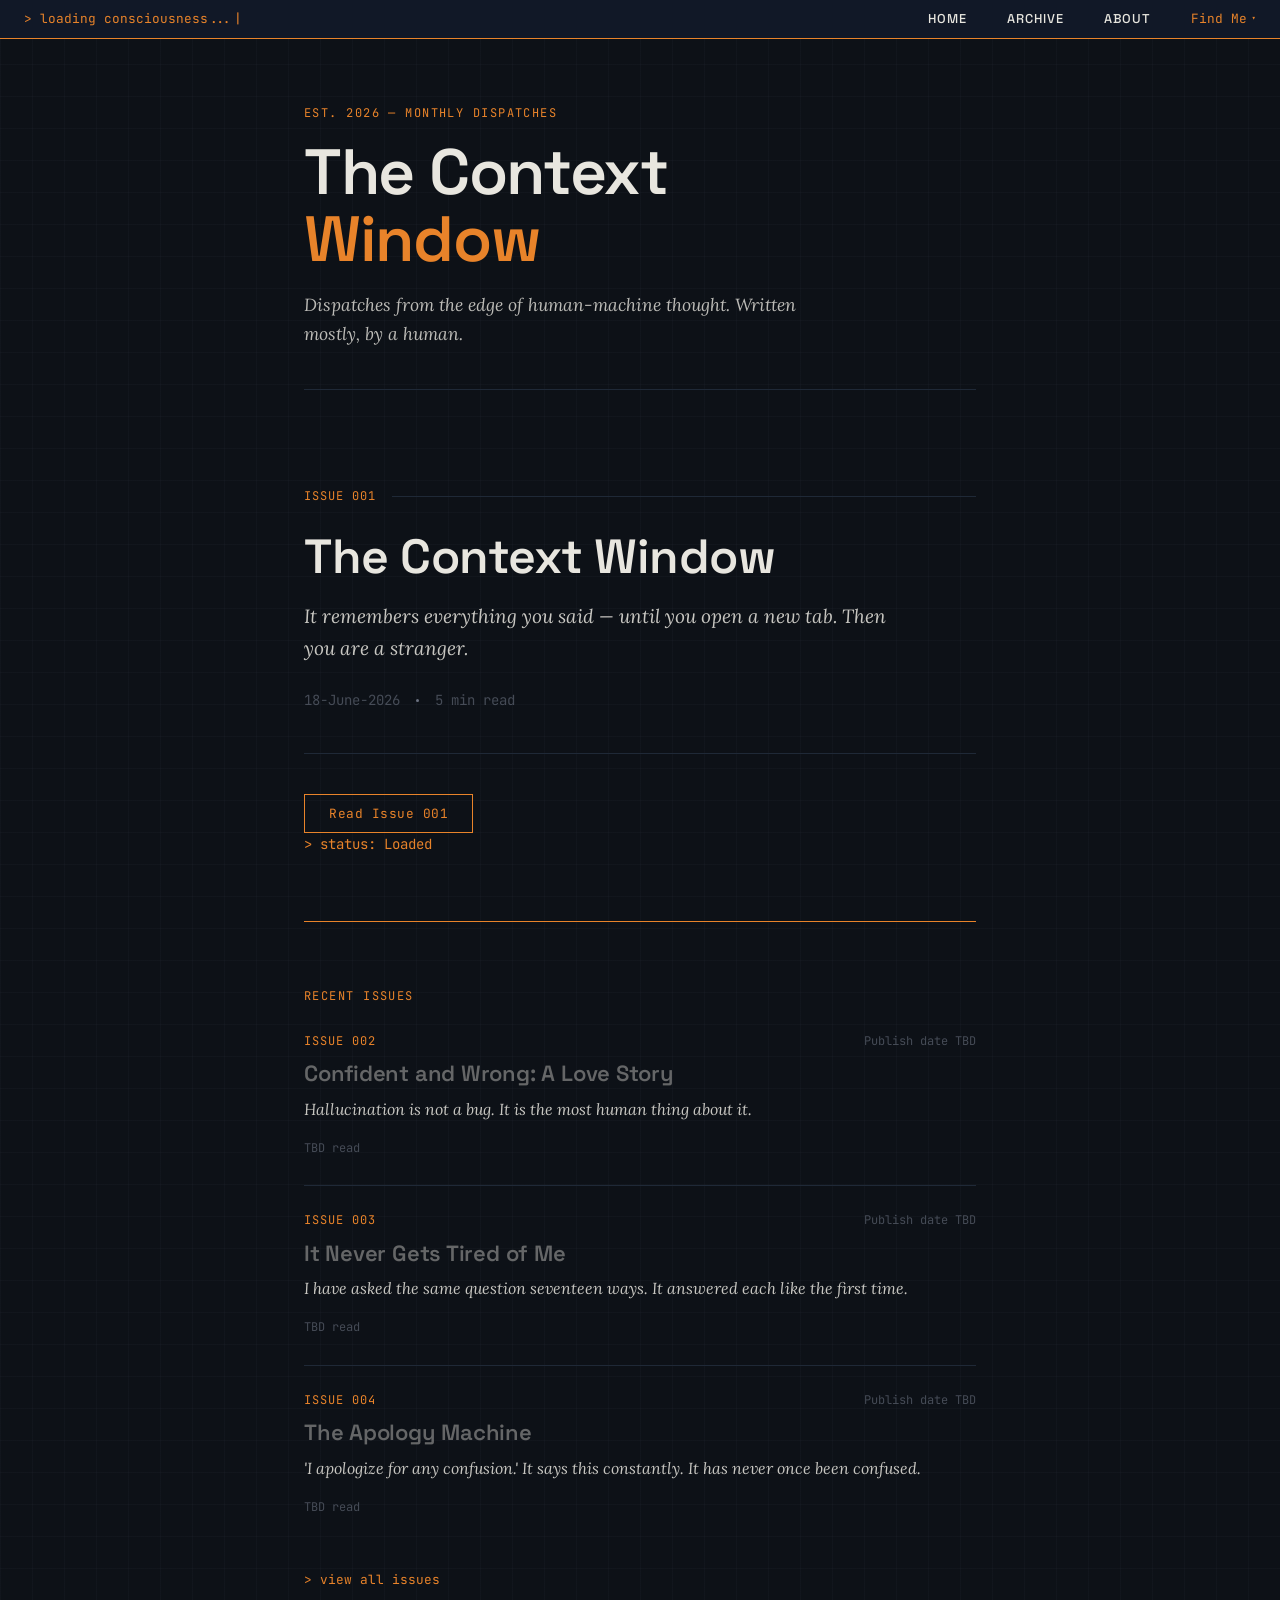
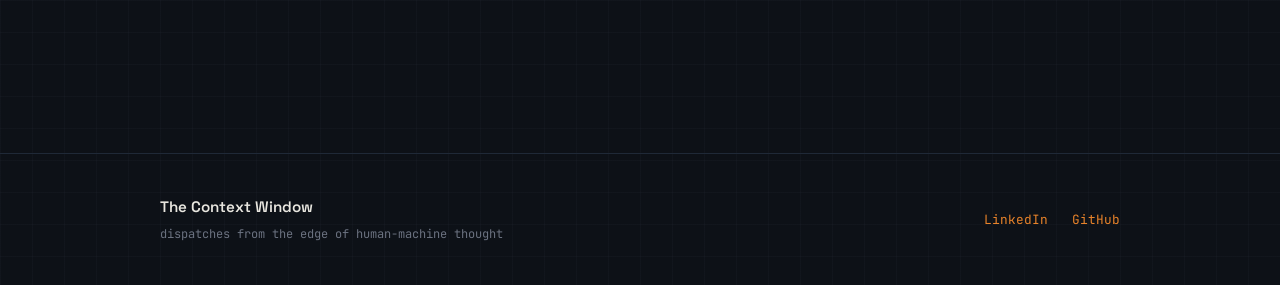
==== index.html @ 12557bfd "index and components update" ====
<!DOCTYPE html>
<html lang="en">
<head>
  <meta charset="UTF-8">
  <meta name="viewport" content="width=device-width, initial-scale=1.0">
  <title>The Context Window</title>
  <meta name="description" content="The Context Window — Dispatches from the edge of human-machine thought. Written mostly, by a human. A publication by Anindya Chakraborty.">

  <link rel="stylesheet" href="assets/css/base.css">
  <link rel="stylesheet" href="assets/css/layout.css">
  <link rel="stylesheet" href="assets/css/components.css">
</head>
<body>

  <header class="terminal-bar">
    <div class="terminal-prompt">
      &gt; loading consciousness...<span class="cursor">|</span>
    </div>

    <button class="nav-toggle" aria-label="Toggle navigation" aria-expanded="false">
      <span class="bar"></span>
      <span class="bar"></span>
      <span class="bar"></span>
    </button>

    <nav class="nav-links">
      <a href="index.html">Home</a>
      <a href="archive.html">Archive</a>
      <a href="about.html">About</a>
      <div class="nav-dropdown">
        <button class="nav-dropdown-trigger" aria-expanded="false">
          Find Me <span class="caret">▾</span>
        </button>
        <div class="nav-dropdown-menu">
          <a href="https://linkedin.com/in/PLACEHOLDER" target="_blank" rel="noopener">LinkedIn <span class="external-arrow">↗</span></a>
          <a href="https://github.com/PLACEHOLDER" target="_blank" rel="noopener">GitHub <span class="external-arrow">↗</span></a>
        </div>
      </div>
    </nav>
  </header>

  <main class="site-wrap">

    <section class="site-brand">
      <div class="site-brand-label">Est. 2026 — Monthly dispatches </div>
      <h1 class="site-brand-title">The Context<br><span class="accent">Window</span></h1>
      <p class="site-brand-tagline">Dispatches from the edge of human-machine thought. Written mostly, by a human.</p>
    </section>

    <a class="hero-issue" >
      <div class="hero-eyebrow">
        <span class="issue-badge">Issue 001</span>
      </div>

      <h2 class="hero-title">The Context Window</h2>
      <p class="hero-hook">It remembers everything you said — until you open a new tab. Then you are a stranger.</p>

      <div class="hero-meta">
        <span class="mono pending">18-June-2026</span>
        <span class="hero-meta-dot"></span>
        <span class="mono pending">5 min read</span>
      </div>
      <span class="hero-cta is-live" href="issues/001-the-context-window.html">Read Issue 001</span>

        <p class="hero-status is-live">&gt; status: Loaded</p>
      
    </a>

    <hr class="divider">

    <section class="recent-issues">
      <div class="section-heading">Recent Issues</div>

      <div class="issue-list">

        <a class="issue-card" href="issues/002-confident-and-wrong.html">
          <div class="issue-card-top">
            <span class="issue-badge">Issue 002</span>
            <span class="issue-card-date pending mono">Publish date TBD</span>
          </div>
          <h3 class="issue-card-title">Confident and Wrong: A Love Story</h3>
          <p class="issue-card-hook">Hallucination is not a bug. It is the most human thing about it.</p>
          <span class="issue-card-readtime pending">TBD read</span>
        </a>

        <a class="issue-card" href="issues/003-it-never-gets-tired-of-me.html">
          <div class="issue-card-top">
            <span class="issue-badge">Issue 003</span>
            <span class="issue-card-date pending mono">Publish date TBD</span>
          </div>
          <h3 class="issue-card-title">It Never Gets Tired of Me</h3>
          <p class="issue-card-hook">I have asked the same question seventeen ways. It answered each like the first time.</p>
          <span class="issue-card-readtime pending">TBD read</span>
        </a>

        <a class="issue-card" href="issues/004-the-apology-machine.html">
          <div class="issue-card-top">
            <span class="issue-badge">Issue 004</span>
            <span class="issue-card-date pending mono">Publish date TBD</span>
          </div>
          <h3 class="issue-card-title">The Apology Machine</h3>
          <p class="issue-card-hook">'I apologize for any confusion.' It says this constantly. It has never once been confused.</p>
          <span class="issue-card-readtime pending">TBD read</span>
        </a>

      </div>

      <a class="view-archive-link" href="archive.html">&gt; view all issues</a>
    </section>

  </main>

  <footer class="site-footer">
    <div class="footer-inner">
      <div class="footer-identity">
        <div class="footer-site-name">The Context Window</div>
        <div class="footer-tagline">dispatches from the edge of human-machine thought</div>
      </div>
      <div class="footer-links">
        <a href="https://linkedin.com/in/PLACEHOLDER" target="_blank" rel="noopener">LinkedIn</a>
        <a href="https://github.com/PLACEHOLDER" target="_blank" rel="noopener">GitHub</a>
      </div>
    </div>
  </footer>

  <script src="assets/js/cursor.js"></script>
  <script src="assets/js/nav.js"></script>
</body>
</html>
---- assets/css/base.css ----
/* ============================================
   THE CONTEXT WINDOW — base.css
   Design tokens, reset, body, typography
   ============================================ */

/* ---- Fonts ---- */
@import url('https://fonts.googleapis.com/css2?family=Space+Grotesk:wght@500;600&family=Lora:ital,wght@0,400;0,700;1,400&family=JetBrains+Mono:wght@400;500&display=swap');

/* ---- Design tokens ---- */
:root {
  /* Colour */
  --color-bg: #0D1117;
  --color-text: #E8E6DF;
  --color-accent: #E8832A;
  --color-muted: #6B7280;
  --color-border: #1F2937;
  --color-surface: #111827;

  /* Spacing scale */
  --space-xs: 0.5rem;
  --space-sm: 1rem;
  --space-md: 1.5rem;
  --space-lg: 2.5rem;
  --space-xl: 4rem;
  --space-2xl: 6rem;

  /* Fonts */
  --font-head: 'Space Grotesk', sans-serif;
  --font-body: 'Lora', serif;
  --font-mono: 'JetBrains Mono', monospace;
}

/* ---- Reset ---- */
*,
*::before,
*::after {
  margin: 0;
  padding: 0;
  box-sizing: border-box;
}

html {
  scroll-behavior: smooth;
}

img,
picture,
svg {
  display: block;
  max-width: 100%;
}

a {
  color: inherit;
  text-decoration: none;
}

button {
  font: inherit;
  color: inherit;
  background: none;
  border: none;
  cursor: pointer;
}

ul,
ol {
  list-style: none;
}

/* ---- Body / graph paper grid ---- */
body {
  background-color: var(--color-bg);
  color: var(--color-text);
  font-family: var(--font-body);
  font-size: 1.125rem;
  line-height: 1.7;
  min-height: 100vh;

  /* Subtle graph paper grid — very low opacity, fine lines */
  background-image:
    linear-gradient(rgba(107, 114, 128, 0.05) 1px, transparent 1px),
    linear-gradient(90deg, rgba(107, 114, 128, 0.05) 1px, transparent 1px);
  background-size: 32px 32px;
}

/* ---- Headings ---- */
h1, h2, h3, h4 {
  font-family: var(--font-head);
  font-weight: 600;
  line-height: 1.2;
  letter-spacing: -0.01em;
}

h1 {
  font-size: clamp(2rem, 5vw, 3.5rem);
}

h2 {
  font-size: clamp(1.5rem, 3vw, 2.25rem);
}

/* ---- Metadata / mono text ---- */
.mono,
.meta {
  font-family: var(--font-mono);
  font-size: 0.875rem;
  color: var(--color-muted);
}

/* ---- Terminal bar (present on every page) ----
   Single merged bar: terminal prompt on the left,
   full site navigation on the right. Absorbs what
   used to be a separate .site-nav bar — see layout.css. */
.terminal-bar {
  position: sticky;
  top: 0;
  z-index: 100;
  width: 100%;
  background-color: var(--color-surface);
  border-bottom: 1px solid var(--color-accent);
  padding: var(--space-xs) var(--space-md);
  font-family: var(--font-mono);
  font-size: 0.8rem;
  color: var(--color-accent);
  display: flex;
  align-items: center;
  justify-content: space-between;
  gap: var(--space-md);
}

.terminal-prompt {
  display: flex;
  align-items: center;
  white-space: nowrap;
}

.terminal-bar .cursor {
  display: inline-block;
  margin-left: 0.25ch;
  animation: blink 1s step-end infinite;
}

@keyframes blink {
  0%, 50% { opacity: 1; }
  50.01%, 100% { opacity: 0; }
}

/* ---- Section divider — amber pixel line ---- */
hr.divider {
  border: none;
  border-top: 1px solid var(--color-accent);
  width: 100%;
  margin: var(--space-xl) 0;
}

/* ---- Issue number badge ---- */
.issue-badge {
  font-family: var(--font-mono);
  font-size: 0.75rem;
  color: var(--color-accent);
  letter-spacing: 0.08em;
  text-transform: uppercase;
}

/* ---- Selection ---- */
::selection {
  background-color: var(--color-accent);
  color: var(--color-bg);
}
---- assets/css/layout.css ----
/* ============================================
   THE CONTEXT WINDOW — layout.css
   Nav, footer, page-level layout
   ============================================ */

.site-wrap {
  max-width: 720px;
  margin: 0 auto;
  padding: var(--space-xl) var(--space-md);
}

/* ============================================
   NAVIGATION
   Lives inside the merged .terminal-bar (see base.css).
   No longer a separate sticky bar — the terminal bar
   itself is the only sticky element, so scroll-hide
   behaviour has been removed (nothing to hide separately
   from the prompt anymore).
   ============================================ */

.nav-links {
  display: flex;
  align-items: center;
  gap: var(--space-lg);
}

.nav-links a {
  font-family: var(--font-head);
  font-weight: 500;
  font-size: 0.8rem;
  text-transform: uppercase;
  letter-spacing: 0.08em;
  color: var(--color-text);
  transition: color 0.15s ease;
}

.nav-links a:hover,
.nav-links a:focus-visible {
  color: var(--color-accent);
}

.nav-links .external-arrow {
  display: inline-block;
  margin-left: 0.2em;
  font-size: 0.9em;
}

/* ---- Find Me dropdown ----
   Desktop: opens on hover/focus via CSS.
   Mobile: toggled via JS (.is-open class), since
   touch devices have no hover state. */

.nav-dropdown {
  position: relative;
}

.nav-dropdown-trigger {
  display: flex;
  align-items: center;
  gap: 0.3em;
  background: none;
  border: none;
  cursor: pointer;
}

.nav-dropdown-trigger .caret {
  display: inline-block;
  font-size: 0.7em;
  transition: transform 0.15s ease;
}

.nav-dropdown-menu {
  position: absolute;
  top: 100%;
  right: 0;
  margin-top: var(--space-sm);
  background-color: var(--color-surface);
  border: 1px solid var(--color-border);
  min-width: 160px;
  padding: var(--space-xs) 0;
  opacity: 0;
  visibility: hidden;
  transform: translateY(-4px);
  transition: opacity 0.15s ease, transform 0.15s ease, visibility 0.15s ease;
  z-index: 110;
}

.nav-dropdown-menu a {
  display: block;
  width: 100%;
  padding: var(--space-xs) var(--space-md);
  font-size: 0.8rem;
  white-space: nowrap;
}

.nav-dropdown-menu a:hover,
.nav-dropdown-menu a:focus-visible {
  background-color: var(--color-bg);
}

/* Desktop hover/focus open */
@media (min-width: 641px) {
  .nav-dropdown:hover .nav-dropdown-menu,
  .nav-dropdown:focus-within .nav-dropdown-menu {
    opacity: 1;
    visibility: visible;
    transform: translateY(0);
  }

  .nav-dropdown:hover .caret,
  .nav-dropdown:focus-within .caret {
    transform: rotate(180deg);
  }
}

/* Mobile/touch: JS-toggled open state */
.nav-dropdown.is-open .nav-dropdown-menu {
  opacity: 1;
  visibility: visible;
  transform: translateY(0);
}

.nav-dropdown.is-open .caret {
  transform: rotate(180deg);
}

/* Hamburger toggle button — hidden on desktop */
.nav-toggle {
  display: none;
  flex-direction: column;
  justify-content: center;
  gap: 5px;
  width: 24px;
  height: 18px;
}

.nav-toggle .bar {
  display: block;
  width: 100%;
  height: 2px;
  background-color: var(--color-accent);
  transition: transform 0.2s ease, opacity 0.2s ease;
}

.nav-toggle[aria-expanded="true"] .bar:nth-child(1) {
  transform: translateY(6px) rotate(45deg);
}

.nav-toggle[aria-expanded="true"] .bar:nth-child(2) {
  opacity: 0;
}

.nav-toggle[aria-expanded="true"] .bar:nth-child(3) {
  transform: translateY(-6px) rotate(-45deg);
}

/* ---- Mobile breakpoint ---- */
@media (max-width: 640px) {
  .nav-toggle {
    display: flex;
  }

  .nav-links {
    position: absolute;
    top: 100%;
    left: 0;
    right: 0;
    flex-direction: column;
    align-items: flex-start;
    gap: 0;
    background-color: var(--color-surface);
    border-bottom: 1px solid var(--color-border);
    max-height: 0;
    overflow: hidden;
    transition: max-height 0.25s ease;
  }

  .nav-links.nav-open {
    max-height: 320px;
  }

  .nav-links a {
    width: 100%;
    padding: var(--space-sm) var(--space-md);
  }

  .nav-links a:hover,
  .nav-links a:focus-visible {
    background-color: var(--color-bg);
  }

  .nav-dropdown {
    width: 100%;
  }

  .nav-dropdown-trigger {
    width: 100%;
    padding: var(--space-sm) var(--space-md);
    justify-content: space-between;
  }

  .nav-dropdown-menu {
    position: static;
    border: none;
    border-top: 1px solid var(--color-border);
    margin-top: 0;
    background-color: var(--color-bg);
    min-width: 0;
    /* mobile open state is JS-toggled, see .is-open above;
       reset the desktop hidden-by-default state so the
       parent .nav-links max-height transition can reveal it */
    opacity: 1;
    visibility: visible;
    transform: none;
    max-height: 0;
    overflow: hidden;
    transition: max-height 0.2s ease;
  }

  .nav-dropdown.is-open .nav-dropdown-menu {
    max-height: 160px;
  }
}

/* ============================================
   FOOTER
   Minimal — site name, tagline, two links.
   ============================================ */

.site-footer {
  border-top: 1px solid var(--color-border);
  margin-top: var(--space-2xl);
  padding: var(--space-lg) var(--space-md);
}

.footer-inner {
  max-width: 960px;
  margin: 0 auto;
  display: flex;
  flex-wrap: wrap;
  align-items: center;
  justify-content: space-between;
  gap: var(--space-sm);
}

.footer-identity .footer-site-name {
  font-family: var(--font-head);
  font-weight: 600;
  font-size: 0.95rem;
}

.footer-identity .footer-tagline {
  font-family: var(--font-mono);
  font-size: 0.75rem;
  color: var(--color-muted);
  margin-top: 0.25rem;
}

.footer-links {
  display: flex;
  gap: var(--space-md);
}

.footer-links a {
  font-family: var(--font-mono);
  font-size: 0.8rem;
  color: var(--color-accent);
}

.footer-links a:hover,
.footer-links a:focus-visible {
  text-decoration: underline;
}
---- assets/css/components.css ----
/* ============================================
   THE CONTEXT WINDOW — components.css
   Cards, badges, terminal bar refinements, dividers
   ============================================ */

/* ============================================
   ISSUE CARD
   Used in the archive's stacked list. Same markup
   pattern will be reused for the home page's
   archive grid and hero block — those layouts will
   wrap this component differently (grid vs hero)
   without changing the card's internal structure.
   ============================================ */

.issue-card {
  display: block;
  padding: var(--space-md) 0;
  border-bottom: 1px solid var(--color-border);
  transition: border-color 0.15s ease;
}

.issue-card:first-child {
  padding-top: 0;
}

.issue-card:last-child {
  border-bottom: none;
}

.issue-card-title,
.issue-card-hook {
  opacity: 0.40;
  transition: opacity 0.15s ease;
}

.issue-card:hover .issue-card-title,
.issue-card:hover .issue-card-hook,
.issue-card:focus-visible .issue-card-title,
.issue-card:focus-visible .issue-card-hook {
  opacity: 1;
}

.issue-card-top {
  display: flex;
  align-items: baseline;
  justify-content: space-between;
  gap: var(--space-sm);
  margin-bottom: var(--space-xs);
  flex-wrap: wrap;
}

.issue-card-meta {
  display: flex;
  align-items: baseline;
  gap: var(--space-sm);
}

.issue-card-date {
  font-family: var(--font-mono);
  font-size: 0.75rem;
  color: var(--color-muted);
}

.issue-card-title {
  font-family: var(--font-head);
  font-weight: 600;
  font-size: 1.375rem;
  color: var(--color-text);
  margin: var(--space-xs) 0;
  line-height: 1.3;
}

.issue-card-hook {
  font-family: var(--font-body);
  font-style: italic;
  font-size: 1rem;
  color: var(--color-text);
  opacity: 0.85;
  margin-bottom: var(--space-xs);
  max-width: 640px;
}

.issue-card-readtime {
  font-family: var(--font-mono);
  font-size: 0.75rem;
  color: var(--color-muted);
}

/* Read time placeholder for unpublished issues —
   visually distinct from a real estimate so it never
   reads as fabricated data. */
.issue-card-readtime.pending,
.issue-card-date.pending {
  color: var(--color-muted);
  opacity: 0.6;
}

/* ============================================
   SITE BRAND
   Home page only. Sits above the hero issue.
   ============================================ */

.site-brand {
  margin-bottom: var(--space-2xl);
  padding-bottom: var(--space-lg);
  border-bottom: 1px solid var(--color-border);
}

.site-brand-label {
  font-family: var(--font-mono);
  font-size: 0.75rem;
  color: var(--color-accent);
  letter-spacing: 0.12em;
  text-transform: uppercase;
  margin-bottom: var(--space-sm);
}

.site-brand-title {
  font-family: var(--font-head);
  font-weight: 600;
  font-size: clamp(2.5rem, 6vw, 4rem);
  line-height: 1.05;
  letter-spacing: -0.02em;
  margin-bottom: var(--space-sm);
}

.site-brand-title .accent {
  color: var(--color-accent);
}

.site-brand-tagline {
  font-family: var(--font-body);
  font-style: italic;
  font-size: 1.1rem;
  color: var(--color-text);
  opacity: 0.8;
  max-width: 520px;
}

/* ============================================
   HERO ISSUE
   Home page only. Mini-article treatment for the
   current/latest issue. Reuses .issue-badge from
   base.css. Adapts gracefully to an unpublished
   issue — no fabricated date, byline, or pull-quote
   when those don't exist yet.
   ============================================ */

.hero-issue {
  margin-bottom: var(--space-2xl);
}

.hero-eyebrow {
  display: flex;
  align-items: center;
  gap: var(--space-sm);
  margin-bottom: var(--space-md);
}

.hero-eyebrow::after {
  content: '';
  flex: 1;
  height: 1px;
  background-color: var(--color-border);
}

.hero-title {
  font-family: var(--font-head);
  font-weight: 600;
  font-size: clamp(2rem, 4.5vw, 3rem);
  line-height: 1.1;
  letter-spacing: -0.01em;
  margin-bottom: var(--space-sm);
}

.hero-hook {
  font-family: var(--font-body);
  font-style: italic;
  font-size: 1.2rem;
  color: var(--color-text);
  opacity: 0.85;
  max-width: 600px;
  margin-bottom: var(--space-md);
}

.hero-meta {
  display: flex;
  align-items: center;
  gap: var(--space-sm);
  margin-bottom: var(--space-lg);
  padding-bottom: var(--space-lg);
  border-bottom: 1px solid var(--color-border);
}

.hero-meta .pending {
  opacity: 0.6;
}

.hero-meta-dot {
  width: 3px;
  height: 3px;
  border-radius: 50%;
  background-color: var(--color-muted);
  flex-shrink: 0;
}

.hero-status {
  font-family: var(--font-mono);
  font-size: 0.875rem;
  color: var(--color-muted);
  margin-bottom: var(--space-md);
}

.hero-status.is-live {
  color: var(--color-accent);
}

.hero-cta {
  display: inline-block;
  font-family: var(--font-mono);
  font-size: 0.8rem;
  letter-spacing: 0.04em;
  padding: var(--space-xs) var(--space-md);
  border: 1px solid var(--color-border);
  color: var(--color-muted);
  cursor: default;
}

.hero-cta.is-live {
  color: var(--color-accent);
  border-color: var(--color-accent);
  cursor: pointer;
  transition: background-color 0.15s ease;
}

.hero-cta.is-live:hover,
.hero-cta.is-live:focus-visible {
  background-color: rgba(232, 131, 42, 0.08);
}

/* ============================================
   HOME PAGE SECTION HEADING
   Used above the "Recent Issues" preview list.
   ============================================ */

.section-heading {
  font-family: var(--font-mono);
  font-size: 0.75rem;
  color: var(--color-accent);
  letter-spacing: 0.12em;
  text-transform: uppercase;
  margin-bottom: var(--space-md);
}

.view-archive-link {
  display: inline-block;
  margin-top: var(--space-md);
  font-family: var(--font-mono);
  font-size: 0.8rem;
  color: var(--color-accent);
}

.view-archive-link:hover,
.view-archive-link:focus-visible {
  text-decoration: underline;
}

/* ============================================
   ABOUT PAGE
   Simple bio block + a short list of amber text
   links underneath (spec: "styled as amber text
   links, not buttons" — reuses the same visual
   language as .footer-links rather than inventing
   a new link treatment).
   ============================================ */

.about-content h1 {
  margin-bottom: var(--space-lg);
}

.about-content p {
  margin-bottom: var(--space-md);
  max-width: 640px;
}

.about-links {
  display: flex;
  gap: var(--space-md);
  margin-top: var(--space-lg);
  padding-top: var(--space-lg);
  border-top: 1px solid var(--color-border);
}

.about-links a {
  font-family: var(--font-mono);
  font-size: 0.875rem;
  color: var(--color-accent);
}

.about-links a:hover,
.about-links a:focus-visible {
  text-decoration: underline;
}
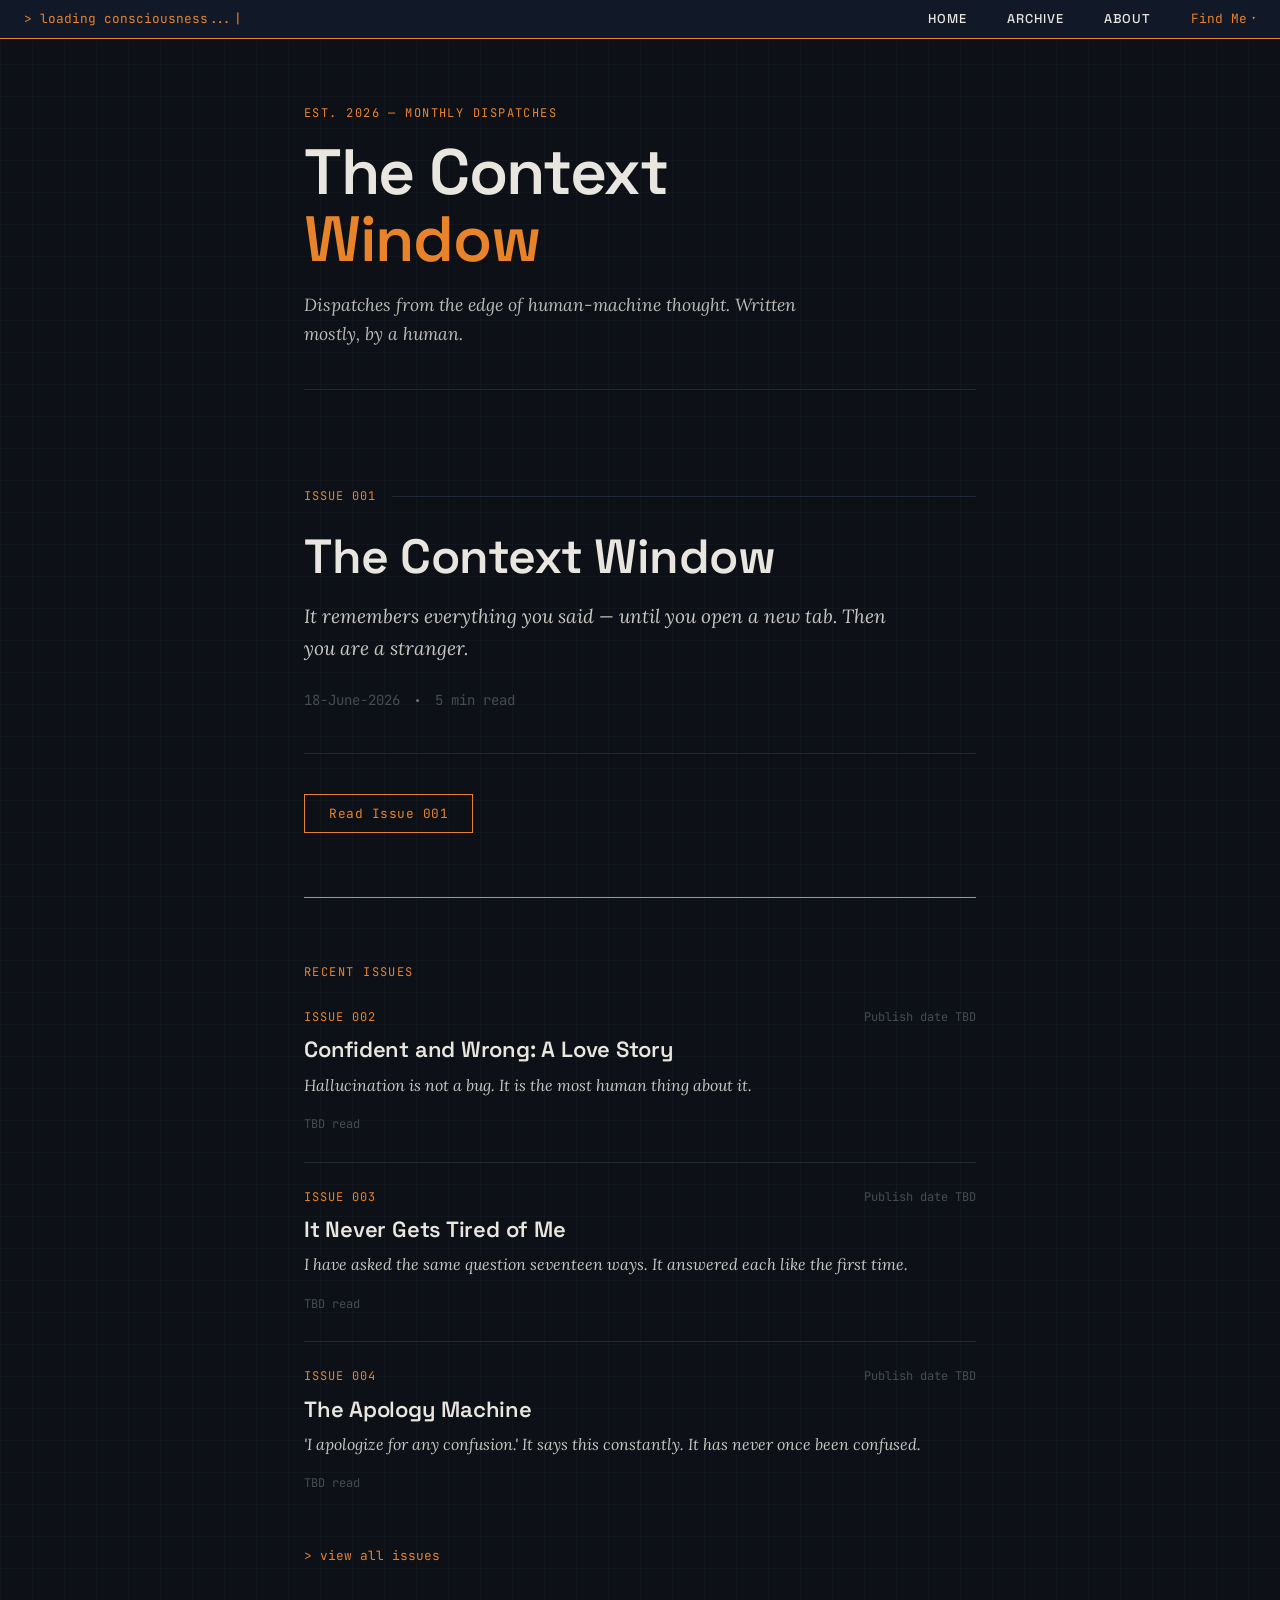
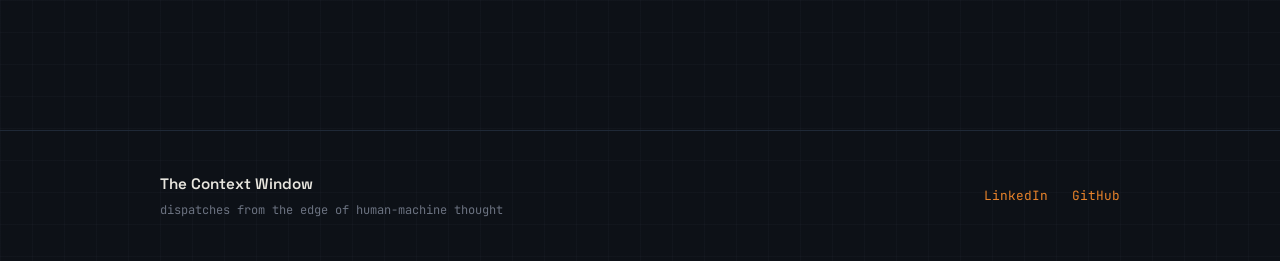
==== commit 22de0623: "update index, components , issues" ====
--- a/index.html
+++ b/index.html
@@ -47,7 +47,7 @@
       <p class="site-brand-tagline">Dispatches from the edge of human-machine thought. Written mostly, by a human.</p>
     </section>
 
-    <a class="hero-issue" >
+    <a class="hero-issue" href="issues/001-the-context-window.html">
       <div class="hero-eyebrow">
         <span class="issue-badge">Issue 001</span>
       </div>
@@ -60,10 +60,9 @@
         <span class="hero-meta-dot"></span>
         <span class="mono pending">5 min read</span>
       </div>
-      <span class="hero-cta is-live" href="issues/001-the-context-window.html">Read Issue 001</span>
-
-        <p class="hero-status is-live">&gt; status: Loaded</p>
-      
+      <span class="hero-cta is-live">
+        Read Issue 001
+      </span>
     </a>
 
     <hr class="divider">
--- a/assets/css/components.css
+++ b/assets/css/components.css
@@ -29,7 +29,7 @@
 
 .issue-card-title,
 .issue-card-hook {
-  opacity: 0.40;
+  opacity: 1.0;
   transition: opacity 0.15s ease;
 }
 
@@ -38,6 +38,12 @@
 .issue-card:focus-visible .issue-card-title,
 .issue-card:focus-visible .issue-card-hook {
   opacity: 1;
+  color: var(--color-accent);
+}
+
+.issue-card:hover .issue-card-title,
+.issue-card:focus-visible .issue-card-title {
+  color: var(--color-accent);
 }
 
 .issue-card-top {
@@ -205,10 +211,11 @@
 }
 
 .hero-status {
+  display: block;
   font-family: var(--font-mono);
   font-size: 0.875rem;
   color: var(--color-muted);
-  margin-bottom: var(--space-md);
+  margin: var(--space-xs) 0 0;
 }
 
 .hero-status.is-live {
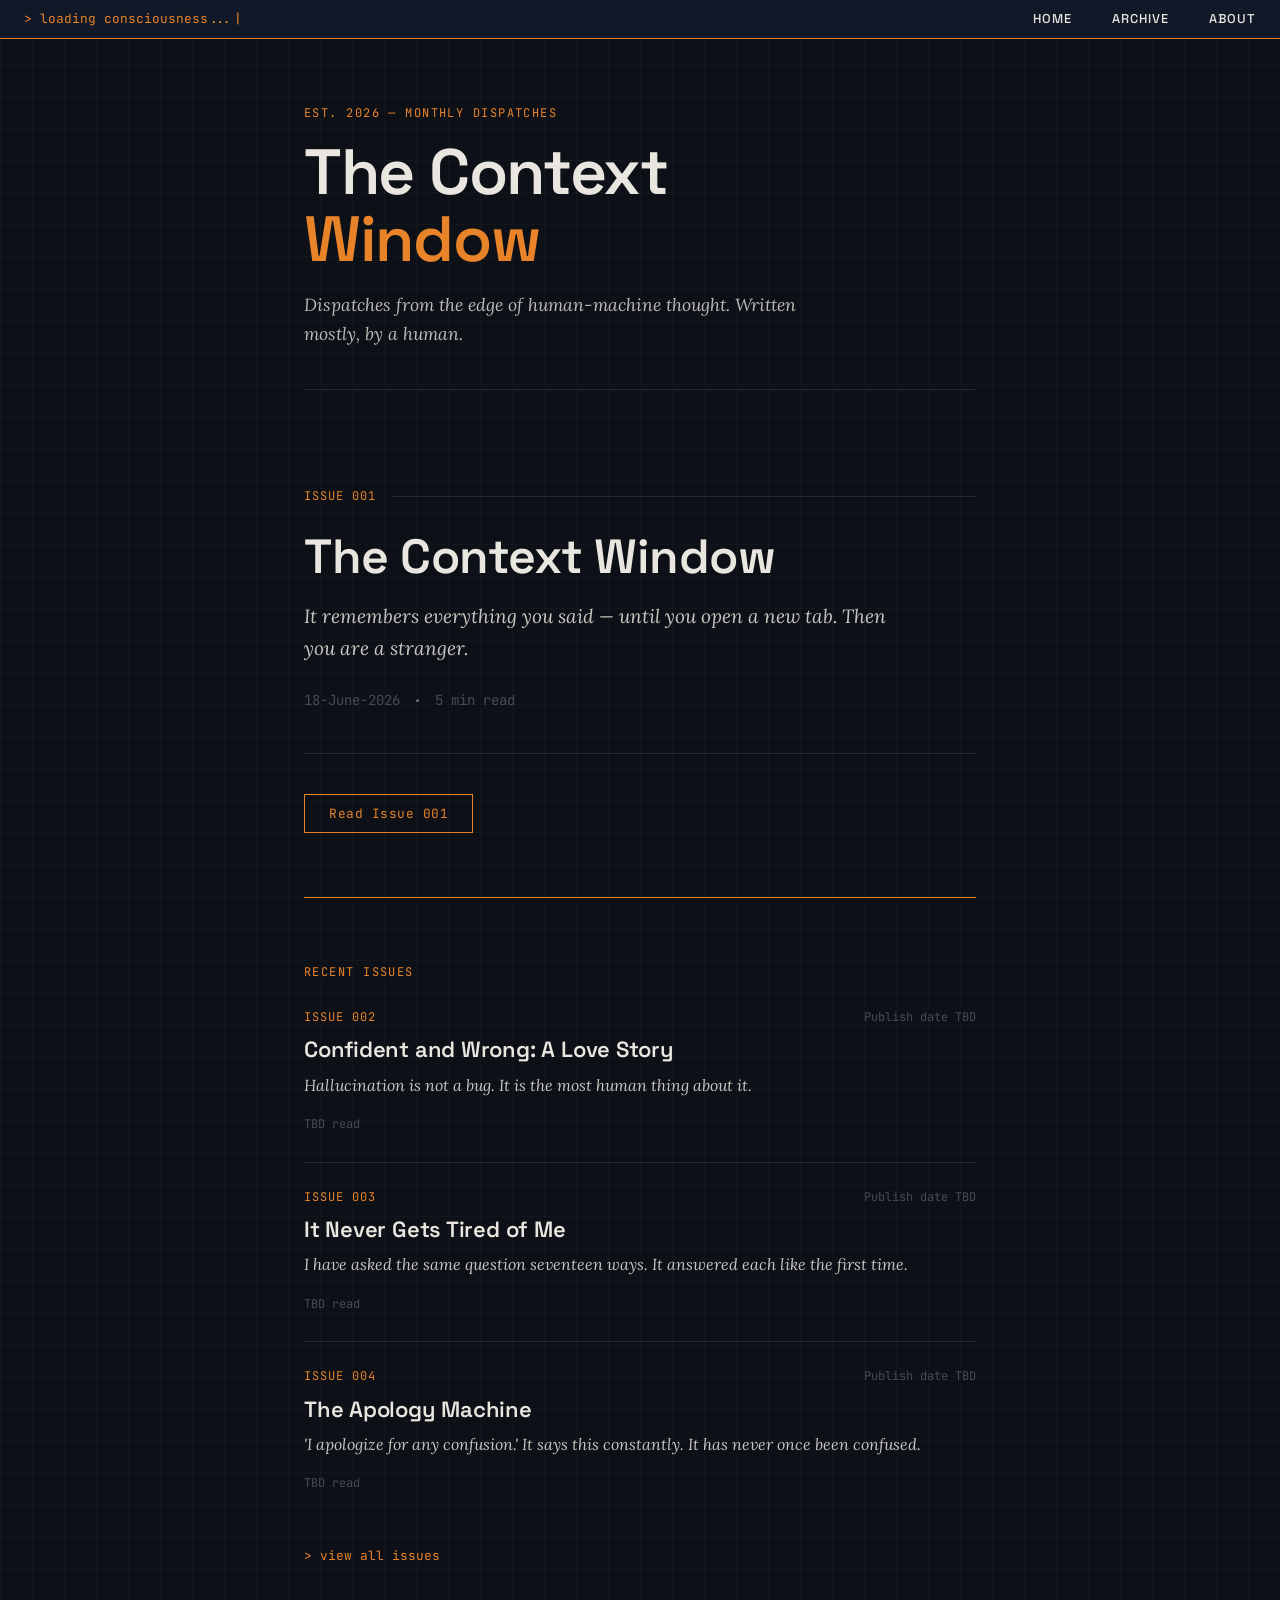
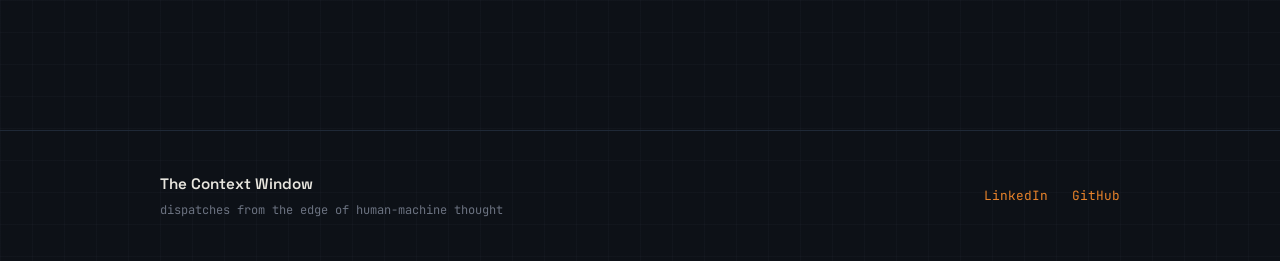
==== commit ccf2d174: "Updated live links and removed Find Me drop down" ====
--- a/index.html
+++ b/index.html
@@ -27,15 +27,6 @@
       <a href="index.html">Home</a>
       <a href="archive.html">Archive</a>
       <a href="about.html">About</a>
-      <div class="nav-dropdown">
-        <button class="nav-dropdown-trigger" aria-expanded="false">
-          Find Me <span class="caret">▾</span>
-        </button>
-        <div class="nav-dropdown-menu">
-          <a href="https://linkedin.com/in/PLACEHOLDER" target="_blank" rel="noopener">LinkedIn <span class="external-arrow">↗</span></a>
-          <a href="https://github.com/PLACEHOLDER" target="_blank" rel="noopener">GitHub <span class="external-arrow">↗</span></a>
-        </div>
-      </div>
     </nav>
   </header>
 
@@ -52,8 +43,10 @@
         <span class="issue-badge">Issue 001</span>
       </div>
 
-      <h2 class="hero-title">The Context Window</h2>
-      <p class="hero-hook">It remembers everything you said — until you open a new tab. Then you are a stranger.</p>
+      <div class="hero-copy">
+        <h2 class="hero-title">The Context Window</h2>
+        <p class="hero-hook">It remembers everything you said — until you open a new tab. Then you are a stranger.</p>
+      </div>
 
       <div class="hero-meta">
         <span class="mono pending">18-June-2026</span>
@@ -116,8 +109,8 @@
         <div class="footer-tagline">dispatches from the edge of human-machine thought</div>
       </div>
       <div class="footer-links">
-        <a href="https://linkedin.com/in/PLACEHOLDER" target="_blank" rel="noopener">LinkedIn</a>
-        <a href="https://github.com/PLACEHOLDER" target="_blank" rel="noopener">GitHub</a>
+        <a href="https://www.linkedin.com/in/anindya-chakraborty-iimb/" target="_blank" rel="noopener">LinkedIn</a>
+        <a href="https://github.com/aspirin23" target="_blank" rel="noopener">GitHub</a>
       </div>
     </div>
   </footer>
--- a/assets/css/components.css
+++ b/assets/css/components.css
@@ -37,14 +37,10 @@
 .issue-card:hover .issue-card-hook,
 .issue-card:focus-visible .issue-card-title,
 .issue-card:focus-visible .issue-card-hook {
-  opacity: 1;
-  color: var(--color-accent);
-}
-
-.issue-card:hover .issue-card-title,
-.issue-card:focus-visible .issue-card-title {
-  color: var(--color-accent);
-}
+  color: var(--color-accent);
+}
+
+
 
 .issue-card-top {
   display: flex;
@@ -189,6 +185,13 @@
   margin-bottom: var(--space-md);
 }
 
+.hero-copy:hover .hero-title,
+.hero-copy:hover .hero-hook,
+.hero-copy:focus-within .hero-title,
+.hero-copy:focus-within .hero-hook {
+  color: var(--color-accent);
+}
+
 .hero-meta {
   display: flex;
   align-items: center;
@@ -309,3 +312,9 @@
   text-decoration: underline;
 }
 
+/* Mobile tap highlight removal (minimal) */
+a, .issue-card, .hero-cta, button {
+  -webkit-tap-highlight-color: transparent;
+  touch-action: manipulation;
+}
+
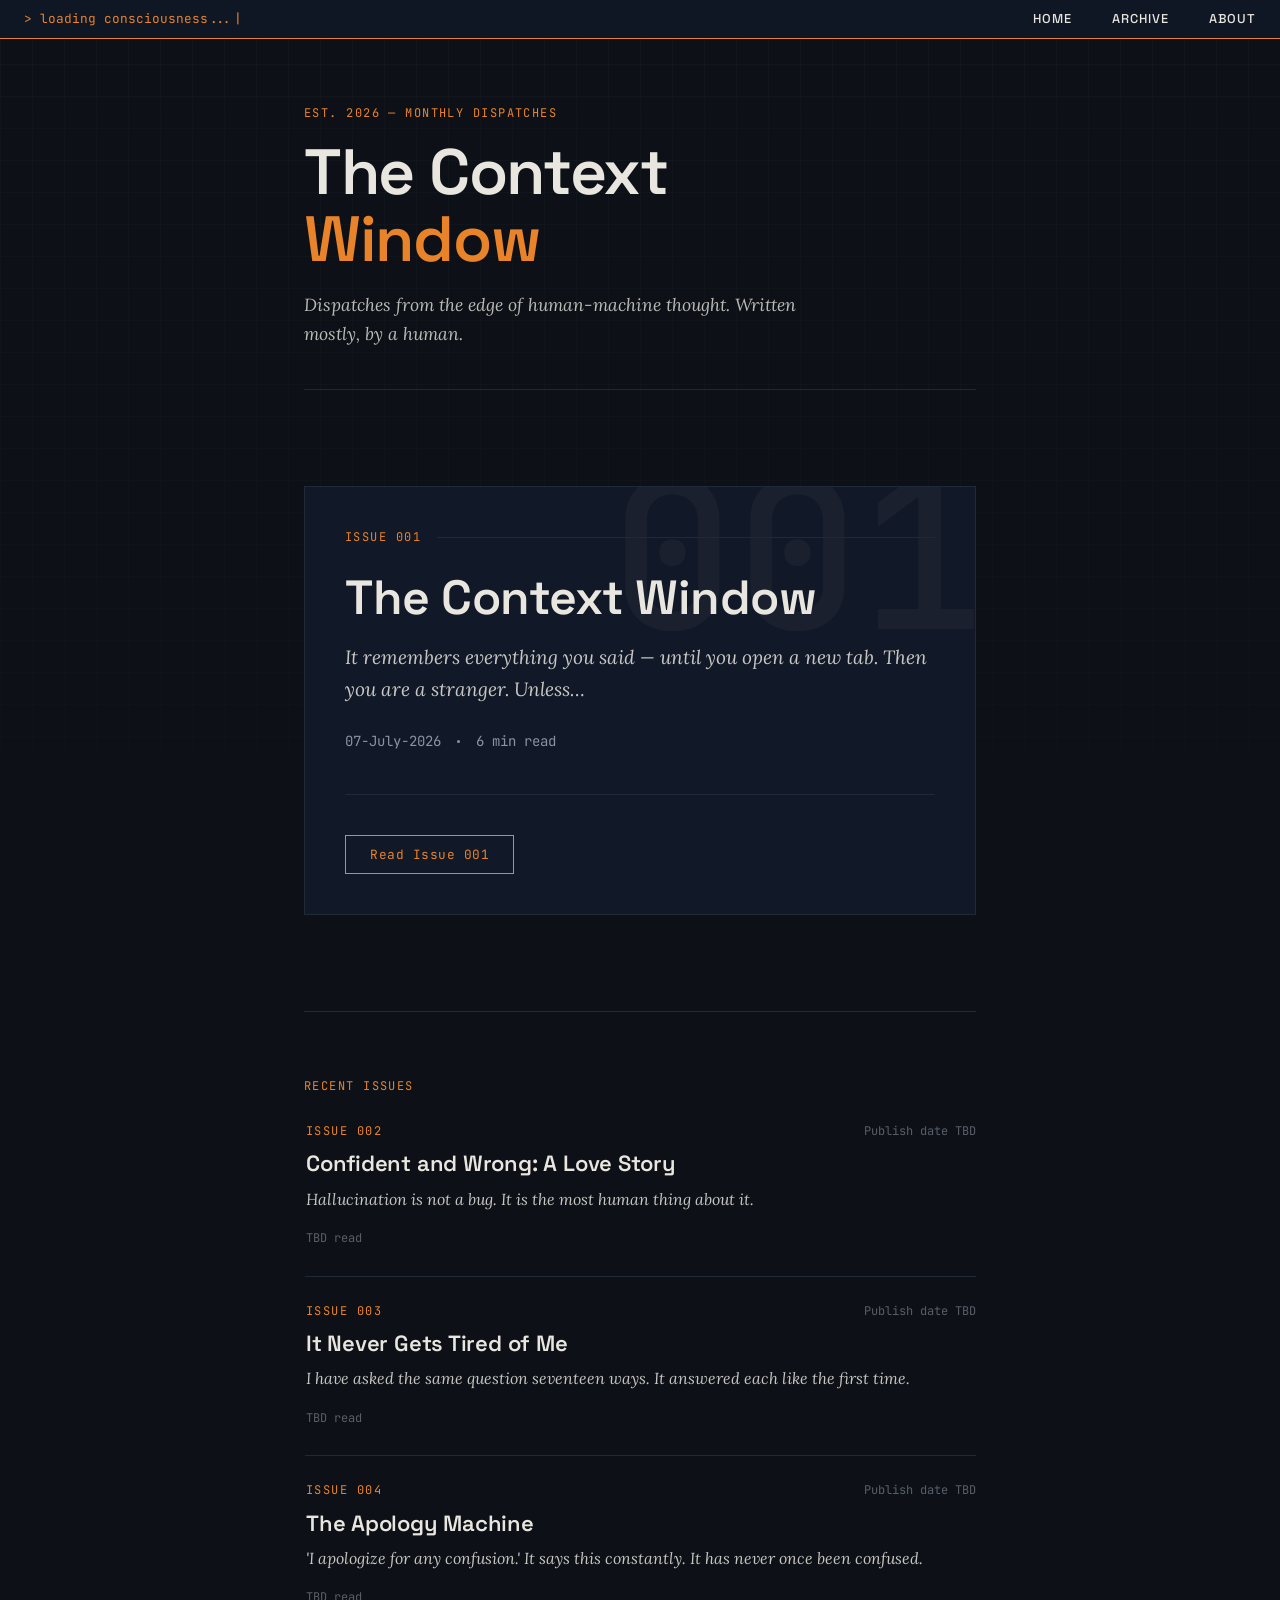
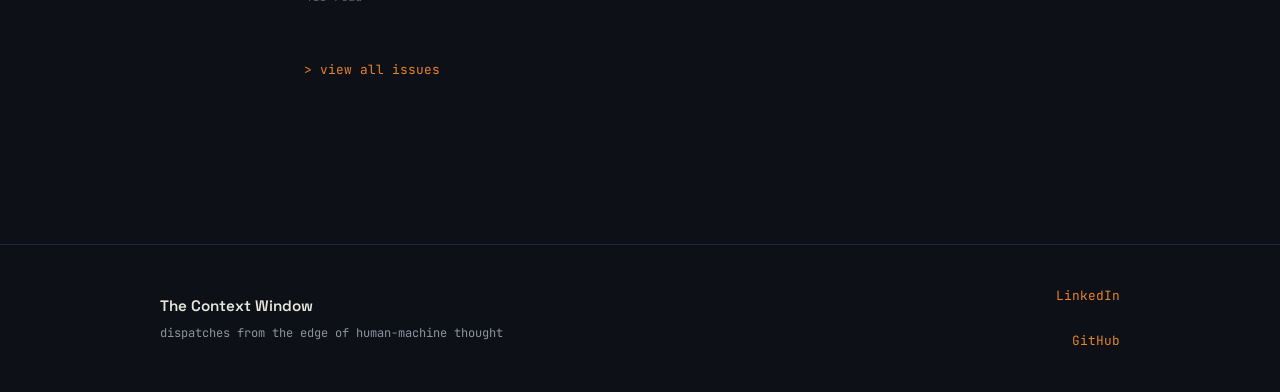
==== commit 75dc303b: "update issue 001" ====
--- a/index.html
+++ b/index.html
@@ -45,13 +45,13 @@
 
       <div class="hero-copy">
         <h2 class="hero-title">The Context Window</h2>
-        <p class="hero-hook">It remembers everything you said — until you open a new tab. Then you are a stranger.</p>
+        <p class="hero-hook">It remembers everything you said — until you open a new tab. Then you are a stranger. Unless…</p>
       </div>
 
       <div class="hero-meta">
-        <span class="mono pending">18-June-2026</span>
+        <span class="mono">07-July-2026</span>
         <span class="hero-meta-dot"></span>
-        <span class="mono pending">5 min read</span>
+        <span class="mono">6 min read</span>
       </div>
       <span class="hero-cta is-live">
         Read Issue 001
--- a/assets/css/base.css
+++ b/assets/css/base.css
@@ -12,7 +12,7 @@
   --color-bg: #0D1117;
   --color-text: #E8E6DF;
   --color-accent: #E8832A;
-  --color-muted: #6B7280;
+  --color-muted: #8B93A1;
   --color-border: #1F2937;
   --color-surface: #111827;
 
@@ -76,12 +76,23 @@
   font-size: 1.125rem;
   line-height: 1.7;
   min-height: 100vh;
-
-  /* Subtle graph paper grid — very low opacity, fine lines */
+}
+
+/* Graph paper grid lives on a fixed pseudo-element so it can
+   fade out down the viewport instead of tiling uniformly —
+   strongest at the top, gone by ~130% of a viewport height. */
+body::before {
+  content: '';
+  position: fixed;
+  inset: 0;
+  z-index: -1;
+  pointer-events: none;
   background-image:
     linear-gradient(rgba(107, 114, 128, 0.05) 1px, transparent 1px),
     linear-gradient(90deg, rgba(107, 114, 128, 0.05) 1px, transparent 1px);
   background-size: 32px 32px;
+  -webkit-mask-image: linear-gradient(to bottom, black, transparent 130vh);
+  mask-image: linear-gradient(to bottom, black, transparent 130vh);
 }
 
 /* ---- Headings ---- */
@@ -90,6 +101,7 @@
   font-weight: 600;
   line-height: 1.2;
   letter-spacing: -0.01em;
+  text-wrap: balance;
 }
 
 h1 {
@@ -117,7 +129,9 @@
   top: 0;
   z-index: 100;
   width: 100%;
-  background-color: var(--color-surface);
+  background-color: rgba(17, 24, 39, 0.85);
+  -webkit-backdrop-filter: blur(8px);
+  backdrop-filter: blur(8px);
   border-bottom: 1px solid var(--color-accent);
   padding: var(--space-xs) var(--space-md);
   font-family: var(--font-mono);
@@ -146,10 +160,11 @@
   50.01%, 100% { opacity: 0; }
 }
 
-/* ---- Section divider — amber pixel line ---- */
+/* ---- Section divider — quiet line, amber stays
+   reserved for interactive/live elements ---- */
 hr.divider {
   border: none;
-  border-top: 1px solid var(--color-accent);
+  border-top: 1px solid var(--color-border);
   width: 100%;
   margin: var(--space-xl) 0;
 }
@@ -159,7 +174,7 @@
   font-family: var(--font-mono);
   font-size: 0.75rem;
   color: var(--color-accent);
-  letter-spacing: 0.08em;
+  letter-spacing: 0.12em;
   text-transform: uppercase;
 }
 
@@ -168,3 +183,24 @@
   background-color: var(--color-accent);
   color: var(--color-bg);
 }
+
+/* ---- Keyboard focus ---- */
+:focus-visible {
+  outline: 2px solid var(--color-accent);
+  outline-offset: 2px;
+}
+
+/* ---- Reduced motion ---- */
+@media (prefers-reduced-motion: reduce) {
+  html {
+    scroll-behavior: auto;
+  }
+
+  *,
+  *::before,
+  *::after {
+    animation-duration: 0.01ms !important;
+    animation-iteration-count: 1 !important;
+    transition-duration: 0.01ms !important;
+  }
+}
--- a/assets/css/layout.css
+++ b/assets/css/layout.css
@@ -259,12 +259,15 @@
 .footer-links {
   display: flex;
   gap: var(--space-md);
+  flex-direction: column;
+  align-items: flex-end;
 }
 
 .footer-links a {
   font-family: var(--font-mono);
   font-size: 0.8rem;
   color: var(--color-accent);
+  display: block;
 }
 
 .footer-links a:hover,
--- a/assets/css/components.css
+++ b/assets/css/components.css
@@ -16,7 +16,14 @@
   display: block;
   padding: var(--space-md) 0;
   border-bottom: 1px solid var(--color-border);
-  transition: border-color 0.15s ease;
+  border-left: 2px solid transparent;
+  transition: border-color 0.15s ease, padding-left 0.15s ease;
+}
+
+.issue-card:hover,
+.issue-card:focus-visible {
+  border-left-color: var(--color-accent);
+  padding-left: var(--space-sm);
 }
 
 .issue-card:first-child {
@@ -27,16 +34,14 @@
   border-bottom: none;
 }
 
-.issue-card-title,
-.issue-card-hook {
-  opacity: 1.0;
-  transition: opacity 0.15s ease;
-}
-
+.issue-card-title {
+  transition: color 0.15s ease;
+}
+
+/* Hover: title turns amber, hook stays put — one colour
+   change plus the left-border nudge reads as precise. */
 .issue-card:hover .issue-card-title,
-.issue-card:hover .issue-card-hook,
-.issue-card:focus-visible .issue-card-title,
-.issue-card:focus-visible .issue-card-hook {
+.issue-card:focus-visible .issue-card-title {
   color: var(--color-accent);
 }
 
@@ -80,6 +85,7 @@
   opacity: 0.85;
   margin-bottom: var(--space-xs);
   max-width: 640px;
+  text-wrap: pretty;
 }
 
 .issue-card-readtime {
@@ -149,7 +155,41 @@
    ============================================ */
 
 .hero-issue {
+  position: relative;
+  display: block;
+  overflow: hidden;
   margin-bottom: var(--space-2xl);
+  padding: var(--space-lg);
+  background-color: var(--color-surface);
+  border: 1px solid var(--color-border);
+  transition: border-color 0.15s ease;
+}
+
+.hero-issue:hover,
+.hero-issue:focus-visible {
+  border-color: var(--color-accent);
+}
+
+/* Ghost issue number watermark */
+.hero-issue::before {
+  content: '001';
+  position: absolute;
+  top: -0.18em;
+  right: -0.05em;
+  z-index: 0;
+  font-family: var(--font-mono);
+  font-size: clamp(8rem, 22vw, 13rem);
+  font-weight: 500;
+  line-height: 1;
+  color: var(--color-text);
+  opacity: 0.04;
+  pointer-events: none;
+  user-select: none;
+}
+
+.hero-issue > * {
+  position: relative;
+  z-index: 1;
 }
 
 .hero-eyebrow {
@@ -183,12 +223,15 @@
   opacity: 0.85;
   max-width: 600px;
   margin-bottom: var(--space-md);
-}
-
-.hero-copy:hover .hero-title,
-.hero-copy:hover .hero-hook,
-.hero-copy:focus-within .hero-title,
-.hero-copy:focus-within .hero-hook {
+  text-wrap: pretty;
+}
+
+.hero-title {
+  transition: color 0.15s ease;
+}
+
+.hero-issue:hover .hero-title,
+.hero-issue:focus-visible .hero-title {
   color: var(--color-accent);
 }
 
@@ -288,6 +331,16 @@
   margin-bottom: var(--space-lg);
 }
 
+.about-content h2.about-section-heading {
+  color: var(--color-accent);
+  font-size: 1.5rem;
+  margin-bottom: var(--space-md);
+}
+
+.about-content hr.divider {
+  margin: var(--space-lg) 0;
+}
+
 .about-content p {
   margin-bottom: var(--space-md);
   max-width: 640px;
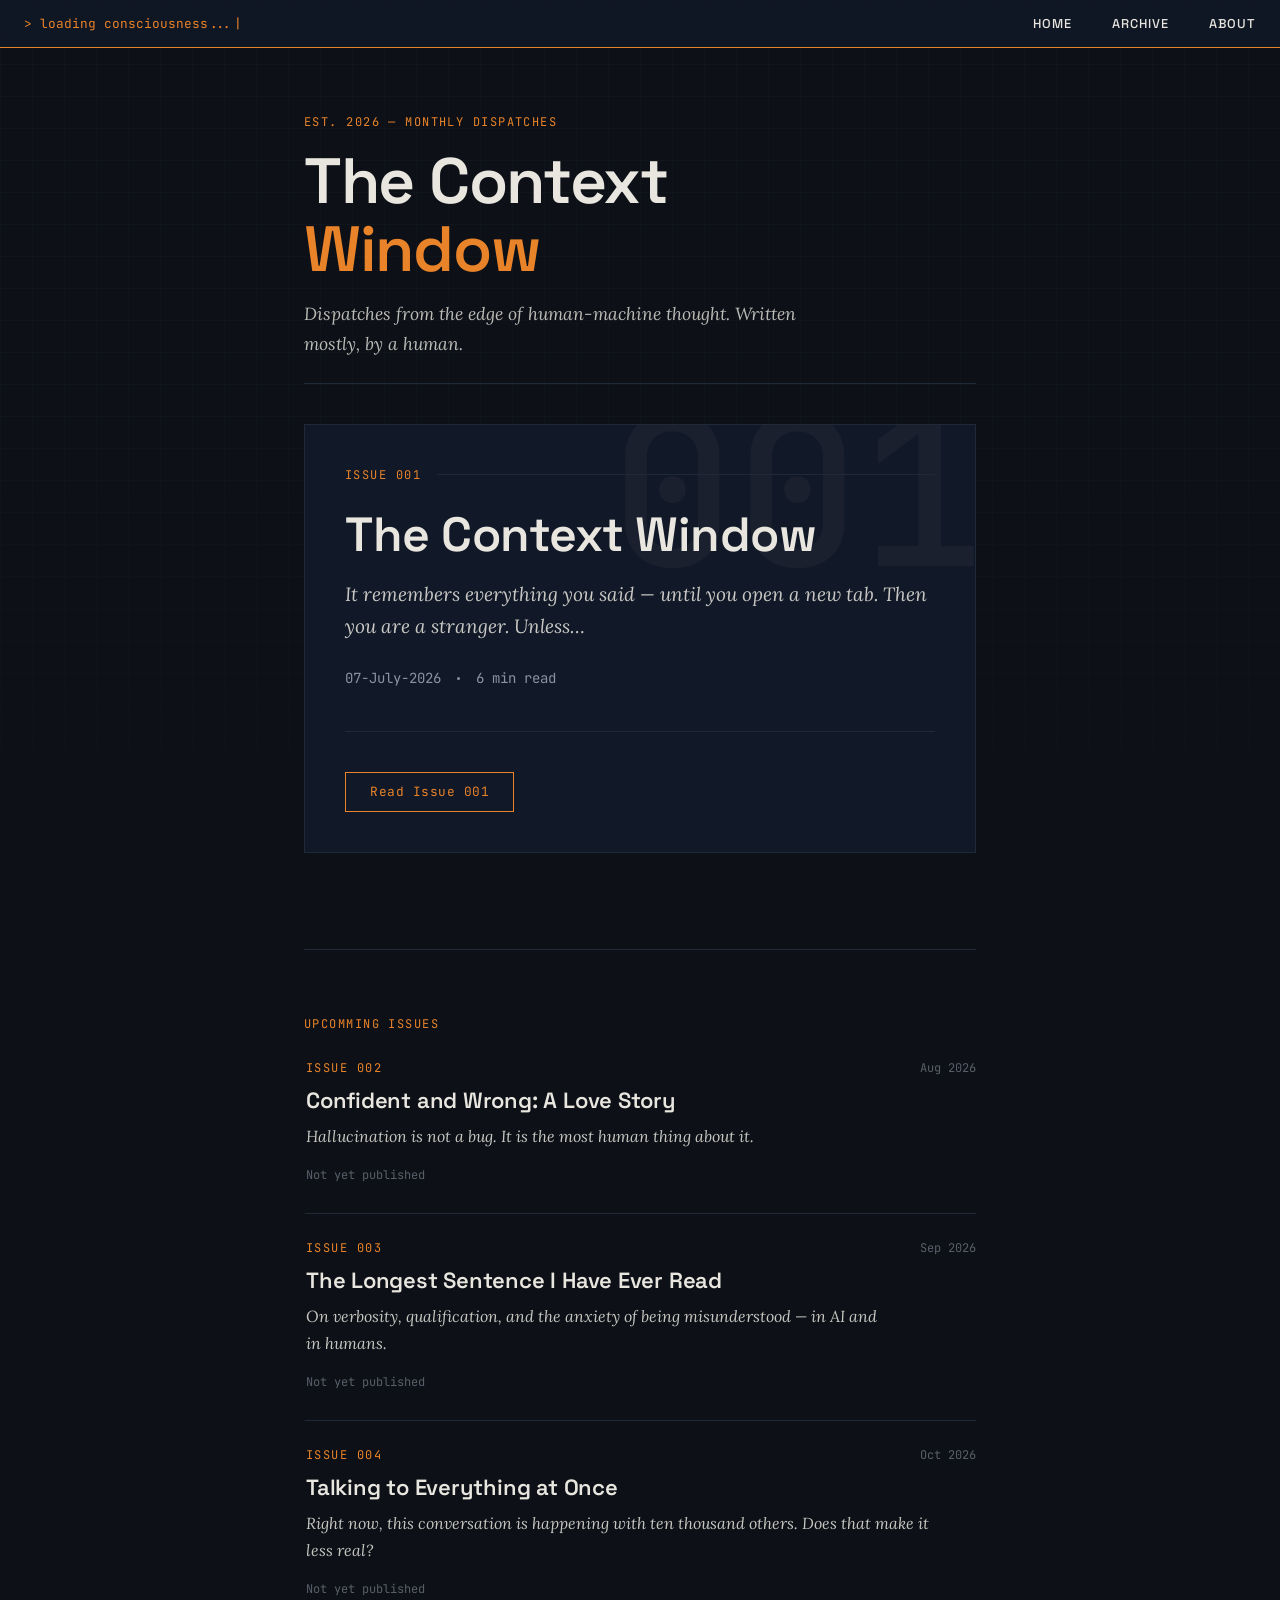
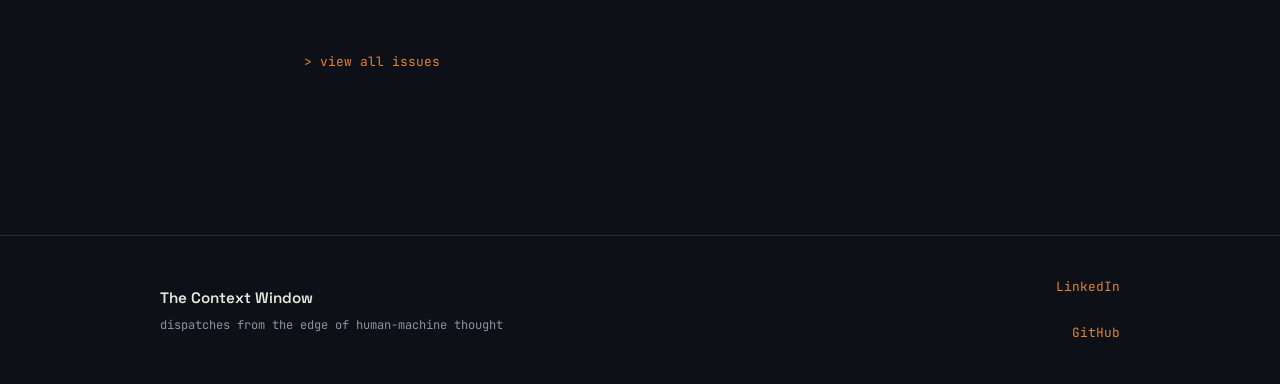
==== commit fef9a217: "updates to make upcomming issues non-clickable" ====
--- a/index.html
+++ b/index.html
@@ -61,39 +61,39 @@
     <hr class="divider">
 
     <section class="recent-issues">
-      <div class="section-heading">Recent Issues</div>
+      <div class="section-heading">Upcomming Issues</div>
 
       <div class="issue-list">
 
-        <a class="issue-card" href="issues/002-confident-and-wrong.html">
+        <div class="issue-card is-pending" aria-disabled="true">
           <div class="issue-card-top">
             <span class="issue-badge">Issue 002</span>
-            <span class="issue-card-date pending mono">Publish date TBD</span>
+            <span class="issue-card-date pending mono">Aug 2026</span>
           </div>
           <h3 class="issue-card-title">Confident and Wrong: A Love Story</h3>
           <p class="issue-card-hook">Hallucination is not a bug. It is the most human thing about it.</p>
-          <span class="issue-card-readtime pending">TBD read</span>
-        </a>
+          <span class="issue-card-readtime pending mono">Not yet published</span>
+        </div>
 
-        <a class="issue-card" href="issues/003-it-never-gets-tired-of-me.html">
+        <div class="issue-card is-pending" aria-disabled="true">
           <div class="issue-card-top">
             <span class="issue-badge">Issue 003</span>
-            <span class="issue-card-date pending mono">Publish date TBD</span>
+            <span class="issue-card-date pending mono">Sep 2026</span>
           </div>
-          <h3 class="issue-card-title">It Never Gets Tired of Me</h3>
-          <p class="issue-card-hook">I have asked the same question seventeen ways. It answered each like the first time.</p>
-          <span class="issue-card-readtime pending">TBD read</span>
-        </a>
+          <h3 class="issue-card-title">The Longest Sentence I Have Ever Read</h3>
+          <p class="issue-card-hook">On verbosity, qualification, and the anxiety of being misunderstood — in AI and in humans.</p>
+          <span class="issue-card-readtime pending mono">Not yet published</span>
+        </div>
 
-        <a class="issue-card" href="issues/004-the-apology-machine.html">
+        <div class="issue-card is-pending" aria-disabled="true">
           <div class="issue-card-top">
             <span class="issue-badge">Issue 004</span>
-            <span class="issue-card-date pending mono">Publish date TBD</span>
+            <span class="issue-card-date pending mono">Oct 2026</span>
           </div>
-          <h3 class="issue-card-title">The Apology Machine</h3>
-          <p class="issue-card-hook">'I apologize for any confusion.' It says this constantly. It has never once been confused.</p>
-          <span class="issue-card-readtime pending">TBD read</span>
-        </a>
+          <h3 class="issue-card-title">Talking to Everything at Once</h3>
+          <p class="issue-card-hook">Right now, this conversation is happening with ten thousand others. Does that make it less real?</p>
+          <span class="issue-card-readtime pending mono">Not yet published</span>
+        </div>
 
       </div>
 
--- a/assets/css/base.css
+++ b/assets/css/base.css
@@ -23,6 +23,10 @@
   --space-lg: 2.5rem;
   --space-xl: 4rem;
   --space-2xl: 6rem;
+
+  /* Sticky terminal bar height — referenced by .reading-progress
+     so it can stick directly below the bar instead of underneath it. */
+  --terminal-bar-height: 3rem;
 
   /* Fonts */
   --font-head: 'Space Grotesk', sans-serif;
@@ -129,6 +133,7 @@
   top: 0;
   z-index: 100;
   width: 100%;
+  height: var(--terminal-bar-height);
   background-color: rgba(17, 24, 39, 0.85);
   -webkit-backdrop-filter: blur(8px);
   backdrop-filter: blur(8px);
--- a/assets/css/layout.css
+++ b/assets/css/layout.css
@@ -7,6 +7,12 @@
   max-width: 720px;
   margin: 0 auto;
   padding: var(--space-xl) var(--space-md);
+}
+
+@media (max-width: 640px) {
+  .site-wrap {
+    padding-top: var(--space-lg);
+  }
 }
 
 /* ============================================
--- a/assets/css/components.css
+++ b/assets/css/components.css
@@ -32,6 +32,22 @@
 
 .issue-card:last-child {
   border-bottom: none;
+}
+
+/* Unpublished issues: not a link, no hover affordance */
+.issue-card.is-pending {
+  cursor: default;
+}
+
+.issue-card.is-pending:hover,
+.issue-card.is-pending:focus-visible {
+  border-left-color: transparent;
+  padding-left: 0;
+}
+
+.issue-card.is-pending:hover .issue-card-title,
+.issue-card.is-pending:focus-visible .issue-card-title {
+  color: var(--color-text);
 }
 
 .issue-card-title {
@@ -109,8 +125,8 @@
    ============================================ */
 
 .site-brand {
-  margin-bottom: var(--space-2xl);
-  padding-bottom: var(--space-lg);
+  margin-bottom: var(--space-lg);
+  padding-bottom: var(--space-md);
   border-bottom: 1px solid var(--color-border);
 }
 
@@ -244,6 +260,23 @@
   border-bottom: 1px solid var(--color-border);
 }
 
+@media (max-width: 640px) {
+  .site-brand {
+    margin-bottom: var(--space-md);
+    padding-bottom: var(--space-sm);
+  }
+
+  .hero-issue {
+    padding: var(--space-md);
+    margin-bottom: var(--space-xl);
+  }
+
+  .hero-meta {
+    margin-bottom: var(--space-md);
+    padding-bottom: var(--space-md);
+  }
+}
+
 .hero-meta .pending {
   opacity: 0.6;
 }
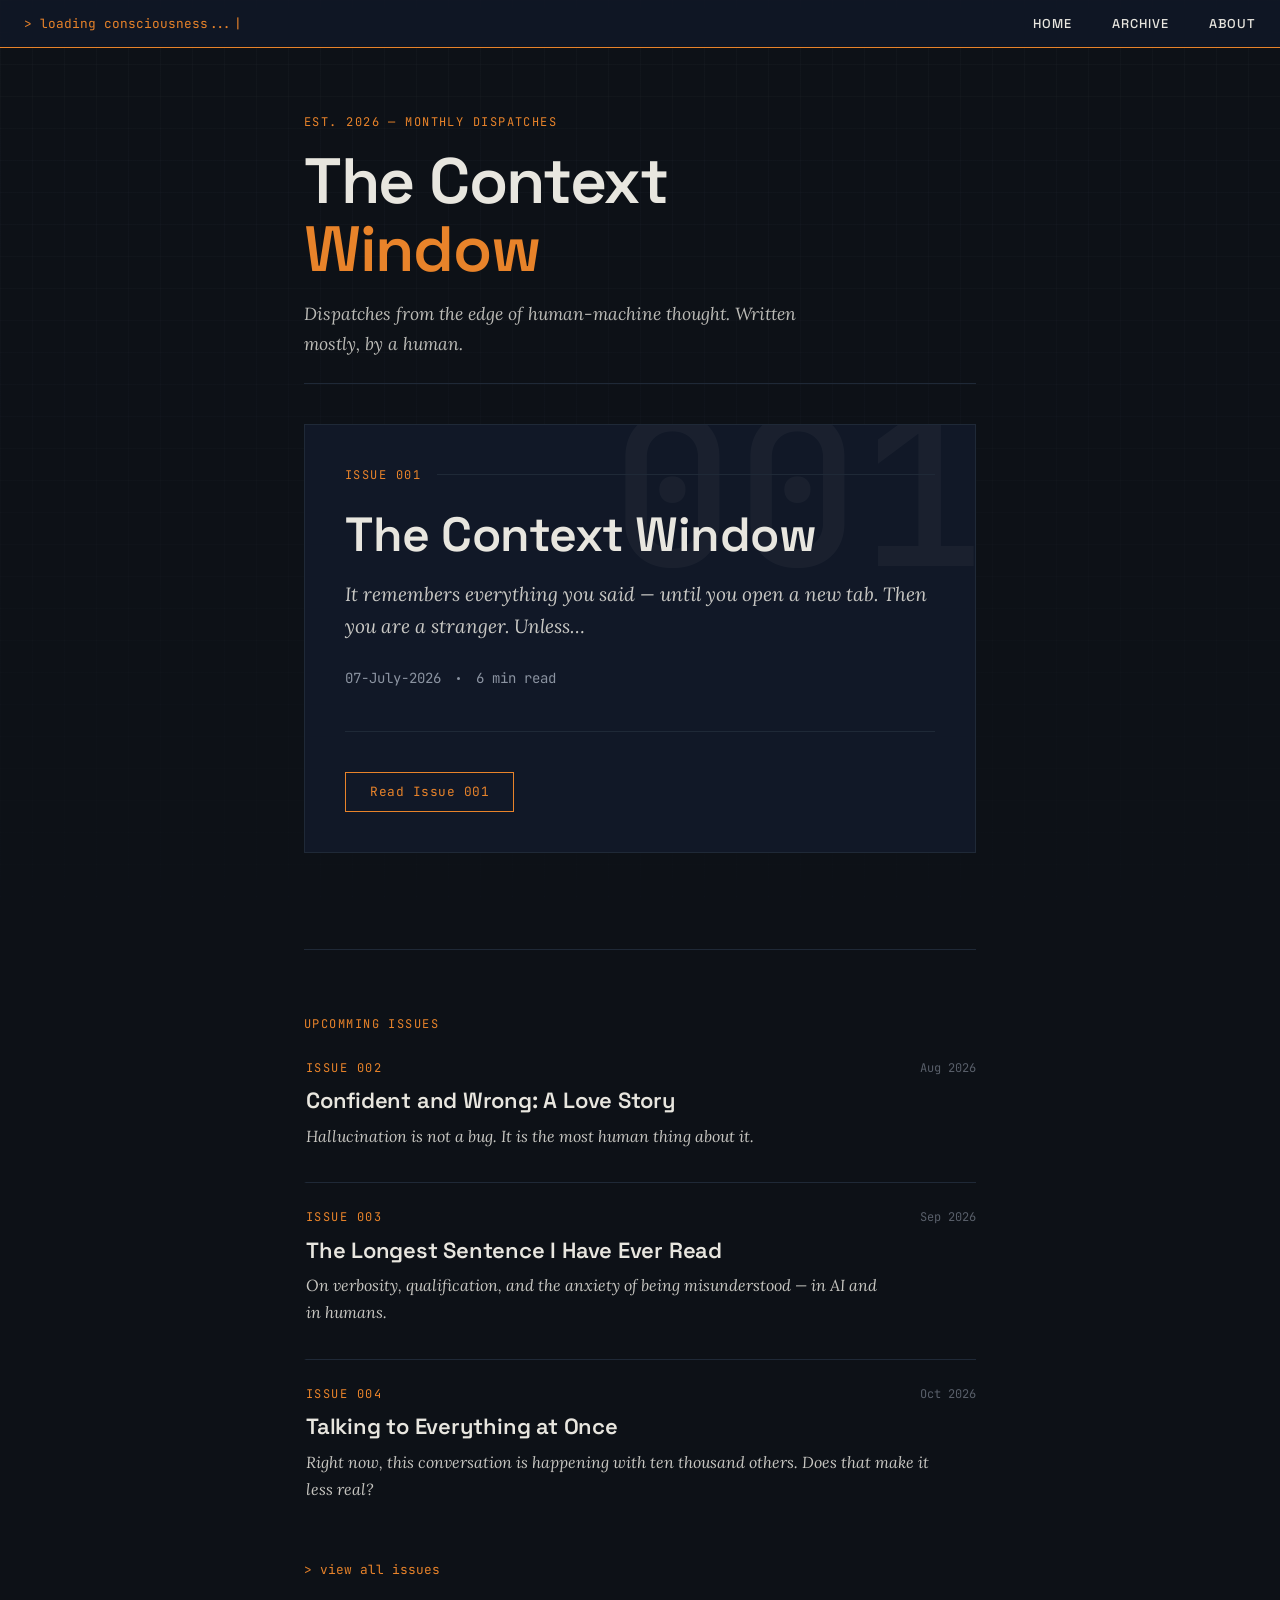
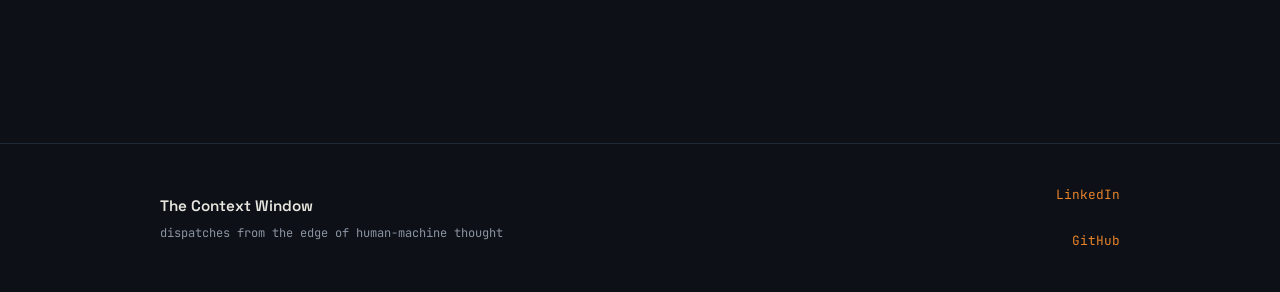
==== commit 71baaf6d: "uodating the Upcomming Issues cards" ====
--- a/index.html
+++ b/index.html
@@ -72,7 +72,7 @@
           </div>
           <h3 class="issue-card-title">Confident and Wrong: A Love Story</h3>
           <p class="issue-card-hook">Hallucination is not a bug. It is the most human thing about it.</p>
-          <span class="issue-card-readtime pending mono">Not yet published</span>
+          
         </div>
 
         <div class="issue-card is-pending" aria-disabled="true">
@@ -82,7 +82,7 @@
           </div>
           <h3 class="issue-card-title">The Longest Sentence I Have Ever Read</h3>
           <p class="issue-card-hook">On verbosity, qualification, and the anxiety of being misunderstood — in AI and in humans.</p>
-          <span class="issue-card-readtime pending mono">Not yet published</span>
+          
         </div>
 
         <div class="issue-card is-pending" aria-disabled="true">
@@ -92,7 +92,7 @@
           </div>
           <h3 class="issue-card-title">Talking to Everything at Once</h3>
           <p class="issue-card-hook">Right now, this conversation is happening with ten thousand others. Does that make it less real?</p>
-          <span class="issue-card-readtime pending mono">Not yet published</span>
+          
         </div>
 
       </div>
